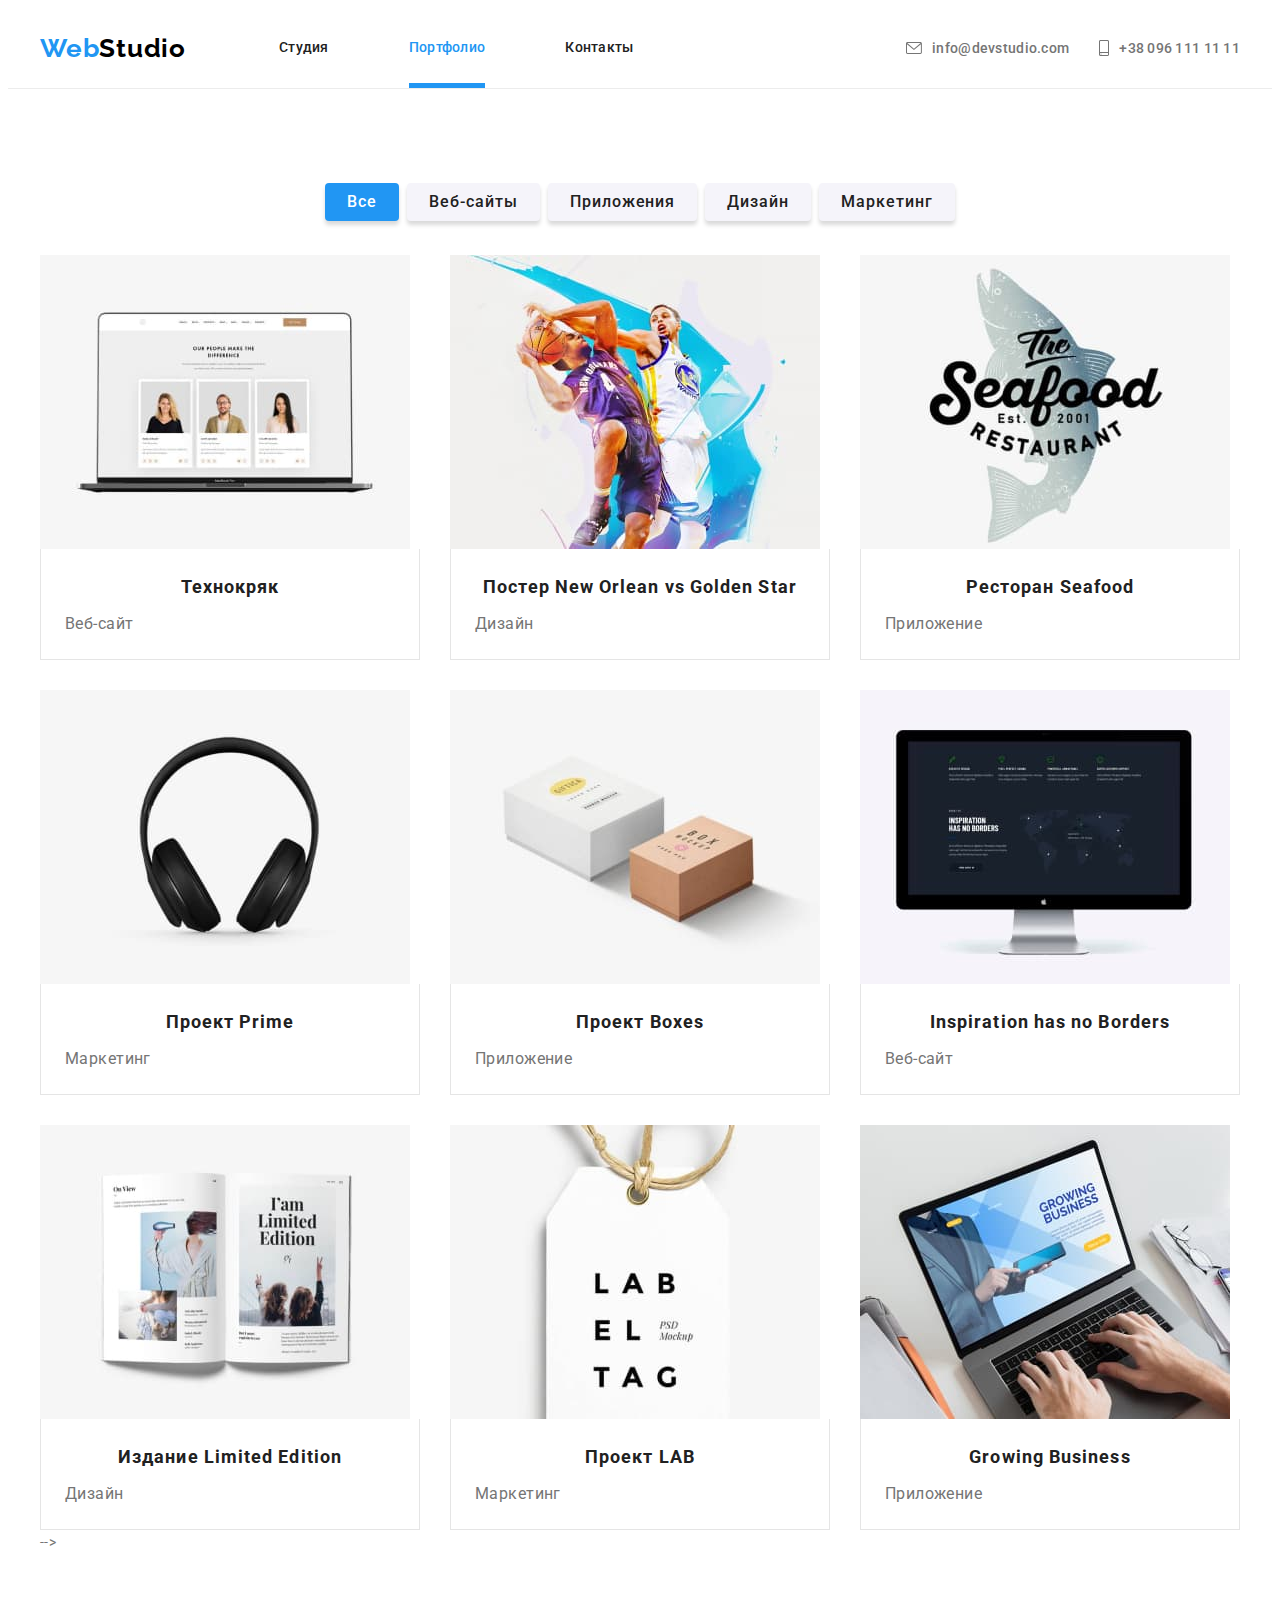
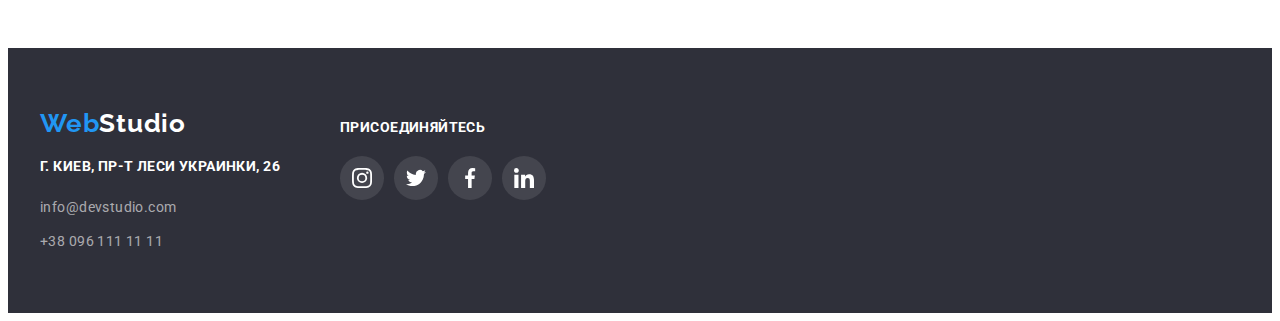
==== portfolio.html @ 6a162386 "add files" ====
<!DOCTYPE html>
<html lang="ru">
  <head>
    <meta charset="UTF-8" />
    <meta http-equiv="X-UA-Compatible" content="IE=edge" />
    <meta name="viewport" content="width=device-width, initial-scale=1.0" />
    <title>Портфолио</title>
    <link rel="preconnect" href="https://fonts.googleapis.com" />
    <link rel="preconnect" href="https://fonts.gstatic.com" crossorigin />
    <link
      href="https://fonts.googleapis.com/css2?family=Raleway:wght@700&family=Roboto:wght@400;500;700;900&display=swap"
      rel="stylesheet"
    />
    <link
      rel="stylesheet"
      href="https://cdnjs.cloudflare.com/ajax/libs/modern-normalize/1.1.0/modern-normalize.min.css"
      integrity="sha512-wpPYUAdjBVSE4KJnH1VR1HeZfpl1ub8YT/NKx4PuQ5NmX2tKuGu6U/JRp5y+Y8XG2tV+wKQpNHVUX03MfMFn9Q=="
      crossorigin="anonymous"
      referrerpolicy="no-referrer"
    />
    <link rel="stylesheet" href="./CSS/style.css" />
  </head>

  <body>
    <!--header-->
    <header class="header">
      <div class="container">
        <a
          class="link logo"
          href="./index.html"
          aria-label="Логотип компании WebStudio"
          ><span class="web">Web</span><span class="studio">Studio</span></a
        >
        <nav class="site-nav">
          <ul class="list">
            <li class="item">
              <a class="link" href="index.html">Студия</a>
            </li>
            <li class="item">
              <a class="link current" href="./portfolio.html">Портфолио</a>
              <div class="underline"></div>
            </li>
            <li class="item">
              <a class="link" href="WebStudio.com">Контакты</a>
            </li>
          </ul>
        </nav>

        <ul class="list">
          <li class="item">
            <a class="contact-link" href="mailto:info@devstudio.com"
              ><svg
                class="icon-envelope"
                aria-label="е-мейл"
                width="16"
                height="12"
              >
                <use href="./images/icons.svg#icon-envelope"></use></svg
              >info@devstudio.com</a
            >
          </li>
          <li class="item">
            <a class="contact-link" href="tel:+38044">
              <svg
                class="icon-phone"
                aria-label="номер телефона"
                width="10"
                height="16"
              >
                <use href="./images/icons.svg#icon-phone"></use></svg
              >+38 096 111 11 11</a
            >
          </li>
        </ul>
      </div>
    </header>
    <!-- main -->
    <main>
      <!-- section portfolio -->
      <section class="section portfolio">
        <div class="container">
          <h1 class="title visually-hidden">Портфолио</h1>
          <!-- filter -->
          <ul class="filter list">
            <li class="item">
              <button class="btn current" type="button">Все</button>
            </li>
            <li class="item">
              <button class="btn" type="button">Веб-сайты</button>
            </li>
            <li class="item">
              <button class="btn" type="button">Приложения</button>
            </li>
            <li class="item">
              <button class="btn" type="button">Дизайн</button>
            </li>
            <li class="item">
              <button class="btn" type="button">Маркетинг</button>
            </li>
          </ul>
          <!-- portfolio -->
          <ul class="portfolio list">
            <li class="item">
              <a class="link" href="">
                <div class="thumb">
                  <img
                    class="image"
                    src="./images/p1.jpg"
                    alt="Технокряк"
                    width="370"
                    height="294"
                  />
                  <div class="item-overlay">
                    <p class="text">
                      Ресурс предлагает комплексные предложения с разным уровнем
                      функционала и сервисов. Все это позволит посетителю
                      получить исчерпывающие сведения о компании или частном
                      лице.
                    </p>
                  </div>
                </div>
                <div class="product-meta">
                  <h3 class="title">Технокряк</h3>
                  <p class="category">Веб-сайт</p>
                </div></a
              >
            </li>
            <li class="item">
              <a class="link" href="">
                <div class="thumb">
                  <img
                    class="image"
                    src="./images/p2.jpg"
                    alt="Постер New Orlean vs Golden Star"
                    width="370"
                    height="294"
                  />
                  <div class="item-overlay">
                    <p class="text">
                      Ресурс предлагает комплексные предложения с разным уровнем
                      функционала и сервисов. Все это позволит посетителю
                      получить исчерпывающие сведения о компании или частном
                      лице.
                    </p>
                  </div>
                </div>
                <div class="product-meta">
                  <h3 class="title">Постер New Orlean vs Golden Star</h3>
                  <p class="category">Дизайн</p>
                </div></a
              >
            </li>
            <li class="item">
              <a class="link" href=""
                ><div class="thumb">
                  <img
                    class="image"
                    src="./images/p3.jpg"
                    alt="Приложение Ресторан Seafood"
                    width="370"
                    height="294"
                  />
                  <div class="item-overlay">
                    <p class="text">
                      Ресурс предлагает комплексные предложения с разным уровнем
                      функционала и сервисов. Все это позволит посетителю
                      получить исчерпывающие сведения о компании или частном
                      лице.
                    </p>
                  </div>
                </div>
                <div class="product-meta">
                  <h3 class="title">Ресторан Seafood</h3>
                  <p class="category">Приложение</p>
                </div></a
              >
            </li>
            <li class="item">
              <a class="link" href=""
                ><div class="thumb">
                  <img
                    class="image"
                    src="./images/p4.jpg"
                    alt="Проект Prime"
                    width="370"
                    height="294"
                  />
                  <div class="item-overlay">
                    <p class="text">
                      Ресурс предлагает комплексные предложения с разным уровнем
                      функционала и сервисов. Все это позволит посетителю
                      получить исчерпывающие сведения о компании или частном
                      лице.
                    </p>
                  </div>
                </div>
                <div class="product-meta">
                  <h3 class="title">Проект Prime</h3>
                  <p class="category">Маркетинг</p>
                </div></a
              >
            </li>
            <li class="item">
              <a class="link" href="">
                <div class="thumb">
                  <img
                    class="image"
                    src="./images/p5.jpg"
                    alt="Проект Boxes"
                    width="370"
                    height="294"
                  />
                  <div class="item-overlay">
                    <p class="text">
                      Ресурс предлагает комплексные предложения с разным уровнем
                      функционала и сервисов. Все это позволит посетителю
                      получить исчерпывающие сведения о компании или частном
                      лице.
                    </p>
                  </div>
                </div>
                <div class="product-meta">
                  <h3 class="title">Проект Boxes</h3>
                  <p class="category">Приложение</p>
                </div></a
              >
            </li>
            <li class="item">
              <a class="link" href="">
                <div class="thumb">
                  <img
                    class="image"
                    src="./images/p6.jpg"
                    alt="Inspiration has no Borders"
                    width="370"
                    height="294"
                  />
                  <div class="item-overlay">
                    <p class="text">
                      Ресурс предлагает комплексные предложения с разным уровнем
                      функционала и сервисов. Все это позволит посетителю
                      получить исчерпывающие сведения о компании или частном
                      лице.
                    </p>
                  </div>
                </div>
                <div class="product-meta">
                  <h3 class="title">Inspiration has no Borders</h3>
                  <p class="category">Веб-сайт</p>
                </div></a
              >
            </li>
            <li class="item">
              <a class="link" href="">
                <div class="thumb">
                  <img
                    class="image"
                    src="./images/p7.jpg"
                    alt="Издание Limited Edition"
                    width="370"
                    height="294"
                  />
                  <div class="item-overlay">
                    <p class="text">
                      Ресурс предлагает комплексные предложения с разным уровнем
                      функционала и сервисов. Все это позволит посетителю
                      получить исчерпывающие сведения о компании или частном
                      лице.
                    </p>
                  </div>
                </div>
                <div class="product-meta">
                  <h3 class="title">Издание Limited Edition</h3>
                  <p class="category">Дизайн</p>
                </div></a
              >
            </li>
            <li class="item">
              <a class="link" href="">
                <div class="thumb">
                  <img
                    class="image"
                    src="./images/p8.jpg"
                    alt="Проект LAB"
                    width="370"
                    height="294"
                  />
                  <div class="item-overlay">
                    <p class="text">
                      Ресурс предлагает комплексные предложения с разным уровнем
                      функционала и сервисов. Все это позволит посетителю
                      получить исчерпывающие сведения о компании или частном
                      лице.
                    </p>
                  </div>
                </div>
                <div class="product-meta">
                  <h3 class="title">Проект LAB</h3>
                  <p class="category">Маркетинг</p>
                </div></a
              >
            </li>
            <li class="item">
              <a class="link" href="">
                <div class="thumb">
                  <img
                    class="image"
                    src="./images/p9.jpg"
                    alt="Growing Business"
                    width="370"
                    height="294"
                  />
                  <div class="item-overlay">
                    <p class="text">
                      Ресурс предлагает комплексные предложения с разным уровнем
                      функционала и сервисов. Все это позволит посетителю
                      получить исчерпывающие сведения о компании или частном
                      лице.
                    </p>
                  </div>
                </div>
                <div class="product-meta">
                  <h3 class="title">Growing Business</h3>
                  <p class="category">Приложение</p>
                </div></a
              >
            </li>
            -->
          </ul>
        </div>
      </section>
    </main>
    <!--footer  -->
    <footer class="footer">
      <div class="container">
        <div class="contact">
          <a
            class="link logo"
            href="./index.html"
            aria-label="Логотип компании Web Studio"
            ><span class="web">Web</span><span class="studio">Studio</span></a
          >

          <address class="address">
            <p class="text">г. Киев, пр-т Леси Украинки, 26</p>
            <ul class="list">
              <li class="item">
                <a class="link" href="mailto:info@devstudio.com"
                  >info@devstudio.com</a
                >
              </li>
              <li>
                <a class="link" href="tel:+380961111111">+38 096 111 11 11</a>
              </li>
            </ul>
          </address>
        </div>
        <div class="social-links">
          <p class="text">присоединяйтесь</p>
          <ul class="list">
            <li class="item">
              <a
                class="link"
                href="http://"
                target="_blank"
                rel="noopener noreferrer"
              >
                <svg class="icon" aria-label="Инстаграм" width="20" height="20">
                  <use href="./images/icons.svg#icon-instagram"></use>
                </svg>
              </a>
            </li>
            <li class="item">
              <a
                class="link"
                href="http://"
                target="_blank"
                rel="noopener noreferrer"
              >
                <svg class="icon" aria-label="Твиттер" width="20" height="20">
                  <use href="./images/icons.svg#icon-twitter"></use>
                </svg>
              </a>
            </li>
            <li class="item">
              <a
                class="link"
                href="http://"
                target="_blank"
                rel="noopener noreferrer"
              >
                <svg class="icon" aria-label="Фейсбук" width="20" height="20">
                  <use href="./images/icons.svg#icon-facebook"></use>
                </svg>
              </a>
            </li>
            <li class="item">
              <a
                class="link"
                href="http://"
                target="_blank"
                rel="noopener noreferrer"
              >
                <svg class="icon" aria-label="Линкедин" width="20" height="20">
                  <use href="./images/icons.svg#icon-linkedin"></use></svg
              ></a>
            </li>
          </ul>
        </div>
      </div>
    </footer>
  </body>
</html>
---- CSS/style.css ----
/* Цвета
#212121 - заголовки
#757575 - основной текст
#FFFFFF - белый
rgba(255, 255, 255, 0.6) - белый 60% футер
#2196F3 - голубой
F5F4FA - background team-section
2F303A - background hero, footer
E5E5E5 - основной background
*/

/* Шрифты
Roboto weight 400, 500, 700, 900
Raleway weight 700
*/
html {
    box-sizing: border-box;
}


:root {
    /* fonts */
    --primary-font: 'Roboto', sans-serif;  
    --secondary-font: 'Raleway', sans-serif;

    /* text-colors */
    --primary-text-color: #757575;
    --title-text-color: #212121;
    --accent-color: #2196F3;

    /* background color */
    --primary-background-color:#FFFFFF;
    --secondary-background-color:#2F303A;
    --third-background-color:#F5F4FA;

    /* icon colors */
    --icon-cl:#AFB1B8;
    --icon-footer-cl:#44454E;

    /* border color */
    --portfolio-border-cl:#ECECEC;

    /* animation */
    --transition-duration: 250ms;
    --transition-timing-function: cubic-bezier(0.4, 0, 0.2, 1);
}

h1,
h2,
h3,
h4,
h5,
h6,
p {
    margin: 0;
    padding: 0;
}

body {
    background-color: var(--primary-background-color);
    color: var(--primary-text-color);
    font-family: var(--primary-font);
    font-size: 14px;
    line-height: 1.72;
    letter-spacing: 0.03em;
}

/* Утилиты */

.container {
    width: 1200px;
    padding-left: 15px;
    padding-right: 15px;
    margin-left: auto;
    margin-right: auto;
}

.visually-hidden {
    position: absolute;
    white-space: nowrap;
    width: 1px;
    height: 1px;
    overflow: hidden;
    border: 0;
    padding: 0;
    clip: rect(0 0 0 0);
    clip-path: inset(50%);
    margin: -1px;
}

.list {
    padding: 0;
    margin: 0;
    list-style: none;
}

.image {
    display: block;
    max-width: 100%;
    height: auto;
}

/* Common rules */


/* Button */
.btn {
    border: 0;
    box-shadow: 0px 4px 4px rgba(0, 0, 0, 0.15);
    border-radius: 4px;
    padding: 10px 32px;
    /* min-width: 200px; */

    background-color: var(--accent-color);
    color: var(--primary-background-color);
    font-family: inherit;
    font-weight: 700;
    font-size: 16px;
    line-height: 1.87;
    align-items: center;
    text-align: center;
    letter-spacing: 0.06em;
    cursor: pointer;
}

/* section */
.section {
    padding: 94px 0px 94px 0px;
}

/* section-title */
.section .title {
    margin: 0px 0px 50px 0px;
    color: var(--title-text-color);
    font-weight: 700;
    font-size: 36px;
    line-height: 1.17;
    text-align: center;
}

/*
----------------------------------------
HEADER
----------------------------------------
*/
.header {   
    background-color: var(--white-color);
    border-bottom: 1px solid var(--portfolio-border-cl);
}

.header >.container {
    display: flex;
    align-items: center;
}

.header .link.logo {
    margin-right: 93px;

    font-family: var(--secondary-font);
    font-weight: 700;
    font-size: 26px;
    line-height: 1.19;
    letter-spacing: 0.03em;
    text-decoration: none;
}

.header .web,
.footer .web {
    color: var(--accent-color);
}

.header .studio {
    color: #000000;
}

.site-nav {
    display: flex;
    align-items: center;
}

.site-nav .list{
    display: flex;
    align-items: center;
    justify-content: center;
}

.site-nav .list .item + .item {
    margin-left: 50px;
}

.site-nav .item {
    position: relative;
}

.site-nav .link {
    display: block;

    color: var(--title-text-color);
    text-decoration: none;
    letter-spacing: 0.02em;
    font-weight: 500;
    font-size: 14px;
    line-height: 1.14;
    padding: 32px 0 32px 0;

    transition: color var(--transition-duration) var(--transition-timing-function);
}
.site-nav .link:hover,
.site-nav .link:focus {
    color: var(--accent-color);
}
.site-nav .link.current {
    color: var(--accent-color);
    position: relative;
}

/* UNDERLINE*/

.link.current::after {
    content: '';
    position: absolute;
    left: 0;
    bottom: 0;

    display: block;

    width: 100%;
    height: 5px;
    background-color: var(--accent-color);
}

/* contact links */
.header .list {
    display: flex;
    align-items: center;
    margin-left: auto;
}

.header .list .item:not(:last-child) {
    margin-right: 30px;
}

.header .contact-link {
    display: flex;
    align-items: center;

    color: var(--primary-text-color);
    fill: var(--primary-text-color);
    text-decoration: none;
    letter-spacing: 0.02em;
    font-weight: 500;

    transition: color var(--transition-duration) var(--transition-timing-function),
    fill var(--transition-duration) var(--transition-timing-function);
}

.header .contact-link:hover,
.header .contact-link:focus {
    color: var(--accent-color);
    fill: var(--accent-color);
}


.icon-envelope, .icon-phone {
    margin-right: 10px;
}

/*
----------------------------------------
SECTION HERO
----------------------------------------
*/
.hero {
    padding: 200px 0px 200px 0px;
    text-align: center;
}
/* overlay */
.overlay {
    height: 600px;
    max-width: 1600px;
    margin-left: auto;
    margin-right: auto;

    background-image: linear-gradient(to right, 
    rgba(47, 48, 58, 0.4), 
    rgba(47, 48, 58,0.4)), url("../images/header-bg.jpg");
    background-repeat: no-repeat;
    background-size: cover;
    background-position: center; 
}

.hero .title {
    margin-top: 0;
    margin-bottom: 30px;
    padding: 0;

    color: var(--primary-background-color);
    font-weight: 900;
    font-size: 44px;
    line-height: 1.36;
    letter-spacing: 0.06em;
    text-transform: uppercase;
}

/* Modalka */
.backdrop {
    position: fixed;
    top:0;
    left: 0;

    width: 100%;
    height: 100%;
    background-color: rgba(0, 0, 0, 0.2);
    
    opacity: 1;
    transition: 
    opacity var(--transition-duration) var(--transition-timing-function),
    transform var(--transition-duration) var(--transition-timing-function),
    visibility var(--transition-duration) var(--transition-timing-function);
}

.backdrop.is-hidden .modal {
    transform: translate(-50%, -50%) scale(1.1);
}

.backdrop.is-hidden {
    opacity: 0;
    visibility: hidden;
    pointer-events: none;
}

.modal {
    position: absolute;
    top: 50%;
    left: 50%;

    min-height: 581px;
    min-width: 528px;
    padding: 15px;
    background-color: var(--primary-background-color);
    
    transform: translate(-50%, -50%) scale(0.9);
    transition: transform var(--transition-duration) var(--transition-timing-function);
}

.modal-x {
    position: absolute;
    top: 8px;
    right: 8px;

    display: flex;
    align-items: center;
    justify-content: center;

    width: 30px;
    height: 30px;
    background-color: var(--primary-background-color);
    border-radius: 50px;
    border: 1px solid rgba(0, 0, 0, 0.1);
}

     
/*
----------------------------------------
SECTION FEATURES
----------------------------------------
*/

.feature .list {
    display: flex;
    flex-wrap: wrap;
}

.feature .item {
    margin-right: 30px;
    margin-bottom: 0;
    width: calc((100% - 90px) / 4);
}

.feature .item:nth-child(4n) {
    margin-right: 0;
}

.feature .icon-group {
    display: flex;
    align-items: center;
    justify-content: center;

    height: 120px;
    margin-bottom: 30px;
    background-color: var(--third-background-color);
}

.feature .subtitle {
    color: var(--title-text-color);
    font-weight: 700;
    line-height: 1.14;
    text-transform: uppercase;
}

.feature .text {
    margin-top: 14px;
    margin-bottom: 0;
 }

/*
----------------------------------------
SECTION FEATURES
----------------------------------------
*/
.section.work {
    padding-top: 0px;
}
.work .list {
    display: flex;
    flex-wrap: wrap;
}

.work .item{
    margin-right: 30px;
    margin-bottom: 0;
    width: calc((100% - 60px) / 3);
}

.work .item:nth-child(3n) {
    margin-right: 0;
}

.work .thumb {
    position: relative;
}


.work .text {
    position: absolute;
    top: 100%;
    left: 100%;
    transform: translate(-100%, -100%);
    padding-top: 27px;
    padding-bottom: 27px;
    width: 100%;


    font-weight: 700;
    font-size: 14px;
    line-height: 1.14;
    text-align: center;
    letter-spacing: 0.03em;
    text-transform: uppercase;
    color: var(--primary-background-color);
    background-color: rgba(47, 48, 58, 0.8);
}

/*
----------------------------------------
SECTION TEAM
----------------------------------------
*/
.section.team {
 background-color: var(--third-background-color);
}

.team .title {
    padding-top: 0px;
}

.team .list {
    display: flex;
    flex-wrap: wrap;
}
.team .item {
    margin-right: 30px;
    width: calc((100% - 90px) / 4);
}

.team .item:nth-child(4n) {
    margin-right: 0;
}

.team-group {
    padding: 30px 0px 30px 0px;
    background-color: var(--primary-background-color);
    box-shadow: 0px 1px 3px rgba(0, 0, 0, 0.12),
    0px 1px 1px rgba(0, 0, 0, 0.14),
    0px 2px 1px rgba(0, 0, 0, 0.2);
    border-radius: 0px 0px 4px 4px;
}

.team .subtitle {
    color: var(--title-text-color);
    font-weight: 700;
    line-height: 1.14;
    text-align: center;
    margin: 0;
    margin-bottom: 10px;
}

.team .text {
    padding: 0;
    margin: 0;
    margin-bottom: 16px;

    font-size: 16px;
    text-align: center;
}

/* social icons svg */ 
.team .inner-list,
.social-links .list {
    display: flex;
    align-items: center;
    justify-content: center;
}

.team .link,
.social-links .link {
    display: flex;
    align-items: center;
    justify-content: center;

    border: none;
    color: var(--icon-cl);
    background-color: var(--primary-background-color);
    border-radius: 50%;
    width: 44px;
    height: 44px;

    transition: color var(--transition-duration) var(--transition-timing-function),
    background-color var(--transition-duration) var(--transition-timing-function);
}

.team .link:hover,
.social-links .link:hover,
.team .link:focus,
.social-links .link:focus {
    color: var(--primary-background-color);
    background-color: var(--accent-color);
}

.team .icon,
.social-links .icon {
    fill: currentColor;
}

.team .inner-item + .inner-item,
.social-links .item+.item {
    margin-left: 10px;
}

/*
----------------------------------------
SECTION CLIENTS
----------------------------------------
*/

.clients .title {
    margin-bottom: 50px;
}

.clients .list {
    display: flex;
    align-items: center;
    justify-content: center;
}

/*clients logo svg*/
.clients .link {
    display: block;
    border: 1px solid var(--icon-cl);
    border-radius: 4px;
    padding: 16px 32px;
    fill: var(--icon-cl);

        transition: fill var(--transition-duration) var(--transition-timing-function), 
        border var(--transition-duration) var(--transition-timing-function); 
}

.clients .link:hover,
.clients .link:focus {
    border: 1px solid var(--accent-color);
    fill: var(--accent-color);
}

.clients .item+.item {
    margin-left: 30px;
}



/*
---------------------------------------
FOOTER
----------------------------------------
*/
.footer {
    padding: 60px 0px 60px 0px;
    background-color: var(--secondary-background-color);
}

.footer >.container {
    display: flex;
    align-items: baseline;
}

.footer .link.logo {
    display: block;
    margin-bottom: 20px;

    font-family: var(--secondary-font);
    font-weight: 700;
    font-size: 26px;
    line-height: 1.19;
    letter-spacing: 0.03em;
    text-decoration: none;
}

.footer .studio {
    color: var(--primary-background-color);
}

.footer .address {
    display: block;
    margin-right: 60px;
}

.address .text {
    margin: 0;
    margin-bottom: 10px;

    color: var(--primary-background-color);
    font-style: normal;
}

.address .item:not(:last-child) {
    margin-bottom: 10px;
}
.address .link {
    display: block;

    color: rgba(255, 255, 255, 0.6);
    font-style: normal;
    text-decoration:none;

    transition: color var(--transition-duration) var(--transition-timing-function);
}

.address .link:hover, 
.address .link:focus {
    color: var(--primary-background-color);
} 

/* Footer social links */

.footer .social-links {
    display: inline-block;
}
.footer .text {
    margin-bottom: 20px;
    
    color: var(--primary-background-color);
    font-weight: 700;
    line-height: 1.14;
    text-transform: uppercase;
}

.social-links .link {
    color: var(--primary-background-color);
    background-color: var(--icon-footer-cl);
    transition: background-color var(--transition-duration) var(--transition-timing-function);
}

/*
---------------------------------------
PAGE PORTFOLIO
----------------------------------------
*/


/* filter */
.filter {
    display: flex;
    margin-bottom: 34px;
    justify-content: center;
}

.filter .item + .item {
    margin-left: 8px;
} 
.filter .btn {
    padding: 6px 22px;

    background-color: var(--third-background-color);
    color: var(--title-text-color);
    font-family: inherit;
    font-weight: 500;
    font-size: 16px;
    line-height: 1.62;
    text-align: center;
    border-radius: 4px;
    border: none;

    transition: 
    background-color var(--transition-duration) var(--transition-timing-function),
    color var(--transition-duration) var(--transition-timing-function),
    box-shadow var(--transition-duration) var(--transition-timing-function);
}

.filter .btn:hover,
.filter .btn:focus {
    font-family: inherit;
    background-color: var(--accent-color);
    color: var(--primary-background-color);

    box-shadow: 0px 3px 1px rgba(0, 0, 0, 0.1),
    0px 1px 2px rgba(0, 0, 0, 0.08),
    0px 2px 2px rgba(0, 0, 0, 0.12);
}

.filter .btn.current {
    color: var(--primary-background-color);
    background-color: var(--accent-color);
}

/* portfolio */
.portfolio .list {
    display: flex;
    flex-wrap: wrap;
}

/* calc (100% - количество маржинов в строке * значение маржина)/количество элементов в строке */
.portfolio.list .item {
    margin-right: 30px;
    margin-bottom: 30px;
    width: calc((100% - 60px) / 3);
}

.portfolio .item:nth-last-child(-n+3) {
    margin-bottom: 0;
}

.portfolio .item:nth-child(3n) {
    margin-right: 0;
}
/* card animation */

.portfolio .thumb {
    position: relative;
    overflow: hidden;
}

 .portfolio .link {
    display: block;
    text-decoration: none;
    transition: transform var(--transition-duration) var(--transition-timing-function),
    opacity var(--transition-duration) var(--transition-timing-function);
}

.portfolio .link:hover, 
.portfolio .link:focus {
    box-shadow: 0px 1px 1px rgba(0, 0, 0, 0.12),
0px 4px 4px rgba(0, 0, 0, 0.06),
1px 4px 6px rgba(0, 0, 0, 0.16);
}

.portfolio .link:hover .item-overlay {
    transform: rotateY(0);
    opacity: 1;
}

.portfolio .link:focus .item-overlay {
    transform: rotateY(0);
    opacity: 1;
 }

.item-overlay {
    position: absolute;
    top: 0;
    left: 0;
    width: 100%;
    height: 100%;
    background-color:rgba(33, 150, 243, 0.9);
    margin-bottom: 20px;

    transform: translateY(100%);
    opacity: 0;
    transition: transform var(--transition-duration) var(--transition-timing-function),
    opacity var(--transition-duration) var(--transition-timing-function);
}


.portfolio .text {
    position: absolute;
    top: 50%;
    left: 50%;
    transform: translate(-50%, -50%);
    height: 100%;
    width: 100%;

    padding: 63px 24px;
    font-weight: 400;
    font-size: 18px;
    line-height: 1.56;
    letter-spacing: 0.03em;
    color: var(--primary-background-color);
}

.product-meta {
    border: 1px solid rgba(0, 0, 0, 0.1);
    border-top: none;
    padding: 20px 24px;
}

.portfolio .title {
    margin: 0;
    margin-bottom: 4px;

    color: var(--title-text-color);
    font-weight: 700;
    font-size: 18px;
    line-height: 2;
    letter-spacing: 0.06em;
}

.portfolio .category {
    margin: 0;

    color: var(--primary-text-color);
    font-size: 16px;
    line-height: 1.88;
}
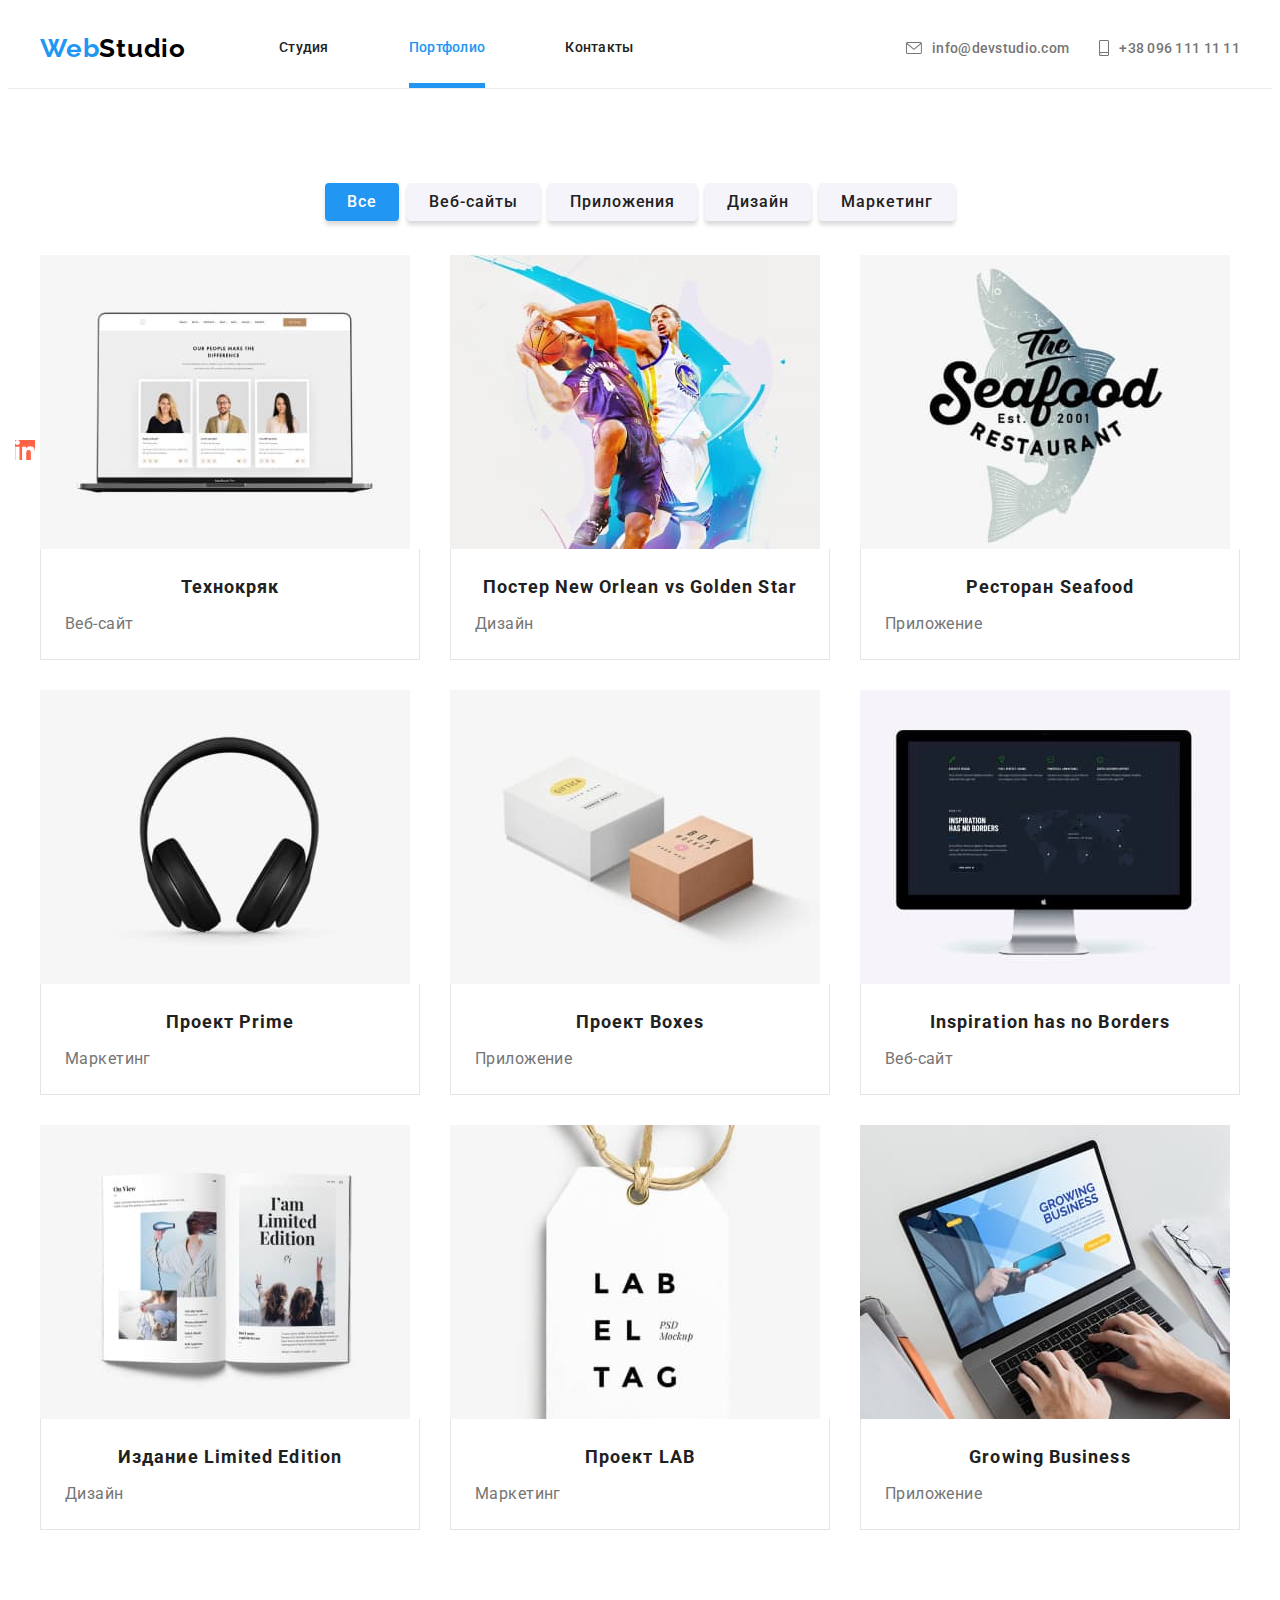
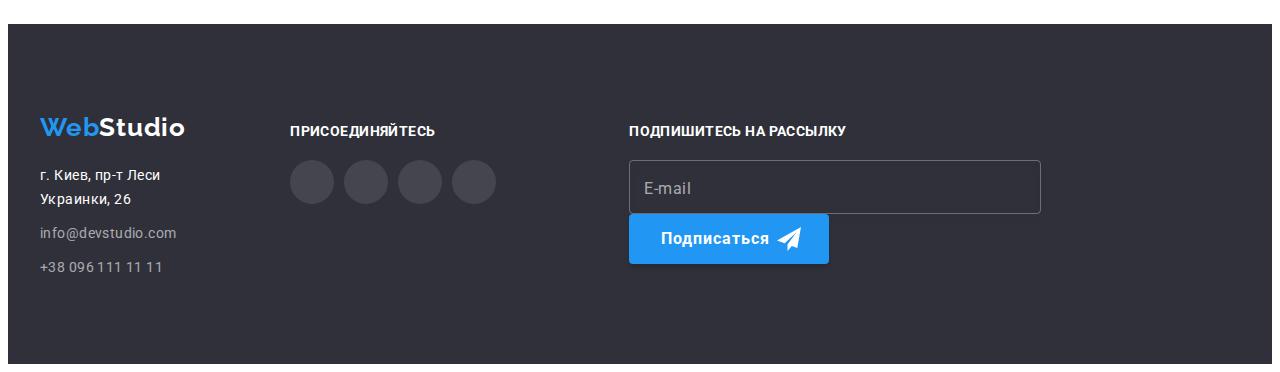
==== commit ba23b726: "footer-form" ====
--- a/portfolio.html
+++ b/portfolio.html
@@ -325,7 +325,6 @@
                 </div></a
               >
             </li>
-            -->
           </ul>
         </div>
       </section>
@@ -407,6 +406,16 @@
             </li>
           </ul>
         </div>
+
+        <div class="form">
+          <p class="text">Подпишитесь на рассылку</p>
+
+          <label class="field">
+            <input class="input" type="email" placeholder=" " />
+            <span class="label">E-mail</span>
+          </label>
+          <button class="btn" type="submit">Подписаться</button>
+        </div>
       </div>
     </footer>
   </body>
--- a/CSS/style.css
+++ b/CSS/style.css
@@ -1,3 +1,5 @@
+/*#region root*/
+
 /* Цвета
 #212121 - заголовки
 #757575 - основной текст
@@ -27,11 +29,13 @@
     --primary-text-color: #757575;
     --title-text-color: #212121;
     --accent-color: #2196F3;
+    --footer-text-color:rgba(255, 255, 255, 0.6);
 
     /* background color */
     --primary-background-color:#FFFFFF;
     --secondary-background-color:#2F303A;
     --third-background-color:#F5F4FA;
+    --portfolio-item-bg-cl: rgba(33, 150, 243, 0.9);
 
     /* icon colors */
     --icon-cl:#AFB1B8;
@@ -39,6 +43,10 @@
 
     /* border color */
     --portfolio-border-cl:#ECECEC;
+    --footer-form-border-cl: rgba(255, 255, 255, 0.3);
+
+    /* shadow colors */
+    --shadow-cl: rgba(0, 0, 0, 0.15);
 
     /* animation */
     --transition-duration: 250ms;
@@ -106,7 +114,7 @@
 /* Button */
 .btn {
     border: 0;
-    box-shadow: 0px 4px 4px rgba(0, 0, 0, 0.15);
+    box-shadow: 0px 4px 4px var(--shadow-cl);
     border-radius: 4px;
     padding: 10px 32px;
     /* min-width: 200px; */
@@ -137,12 +145,8 @@
     line-height: 1.17;
     text-align: center;
 }
-
-/*
-----------------------------------------
-HEADER
-----------------------------------------
-*/
+/*#endregion*/
+/*#region HEADER*/
 .header {   
     background-color: var(--white-color);
     border-bottom: 1px solid var(--portfolio-border-cl);
@@ -264,12 +268,8 @@
 .icon-envelope, .icon-phone {
     margin-right: 10px;
 }
-
-/*
-----------------------------------------
-SECTION HERO
-----------------------------------------
-*/
+/*#endregion*/
+/*#region SECTION HERO*/
 .hero {
     padding: 200px 0px 200px 0px;
     text-align: center;
@@ -343,6 +343,67 @@
     transition: transform var(--transition-duration) var(--transition-timing-function);
 }
 
+/* Modalka-form */
+.form {
+    margin: 20px;
+    padding: 20px;
+}
+
+.form-field {
+    position: relative;
+
+    display: block;
+    margin-bottom: 20px;
+}
+
+.form-label {
+    position: absolute;
+    top: 50%;
+    left: 40px;
+    transform: translateY(-50%);
+
+    transition: transform 250ms linear;
+
+}
+
+.form-input {
+    width: 100%;
+    margin: 0;
+    padding-left: 40px;
+    padding: 10px 20px;
+    font: inherit;
+    border-radius: 3px;
+    border: 1px solid #2a2a2a;
+}
+
+.icon {
+    position: absolute;
+    top: 50%;
+    left: 15px;
+
+    transform: translateY(-50%);
+
+    display: inline-block;
+    width: 20px;
+    height: 20px;
+    background-color: tomato;
+}
+
+.form-input:not(:placeholder-shown)+.form-label {
+    transform: rotateY(50px);
+}
+
+.form-field:focus-within .icon {
+    background-color: aqua;
+}
+
+.form-field:focus-within .form-label {
+    transform: translateY(-50px);
+}
+
+
+
+
 .modal-x {
     position: absolute;
     top: 8px;
@@ -359,13 +420,7 @@
     border: 1px solid rgba(0, 0, 0, 0.1);
 }
 
-     
-/*
-----------------------------------------
-SECTION FEATURES
-----------------------------------------
-*/
-
+/*#region SECTION FEATURES*/
 .feature .list {
     display: flex;
     flex-wrap: wrap;
@@ -402,12 +457,8 @@
     margin-top: 14px;
     margin-bottom: 0;
  }
-
-/*
-----------------------------------------
-SECTION FEATURES
-----------------------------------------
-*/
+/*#endregion*/
+/*#region SECTION WORK*/
 .section.work {
     padding-top: 0px;
 }
@@ -450,12 +501,8 @@
     color: var(--primary-background-color);
     background-color: rgba(47, 48, 58, 0.8);
 }
-
-/*
-----------------------------------------
-SECTION TEAM
-----------------------------------------
-*/
+/*#endregion*/
+/*#region SECTION TEAM*/
 .section.team {
  background-color: var(--third-background-color);
 }
@@ -546,13 +593,8 @@
 .social-links .item+.item {
     margin-left: 10px;
 }
-
-/*
-----------------------------------------
-SECTION CLIENTS
-----------------------------------------
-*/
-
+/*#endregion*/
+/*#region SECTION CLIENTS*/
 .clients .title {
     margin-bottom: 50px;
 }
@@ -571,8 +613,9 @@
     padding: 16px 32px;
     fill: var(--icon-cl);
 
-        transition: fill var(--transition-duration) var(--transition-timing-function), 
-        border var(--transition-duration) var(--transition-timing-function); 
+    transition: 
+    fill var(--transition-duration) var(--transition-timing-function), 
+    border var(--transition-duration) var(--transition-timing-function); 
 }
 
 .clients .link:hover,
@@ -584,17 +627,12 @@
 .clients .item+.item {
     margin-left: 30px;
 }
-
-
-
-/*
----------------------------------------
-FOOTER
-----------------------------------------
-*/
+/*#endregion*/
+/*#region FOOTER*/
 .footer {
     padding: 60px 0px 60px 0px;
     background-color: var(--secondary-background-color);
+    width: 100%;
 }
 
 .footer >.container {
@@ -623,7 +661,7 @@
     margin-right: 60px;
 }
 
-.address .text {
+.address > .text {
     margin: 0;
     margin-bottom: 10px;
 
@@ -637,7 +675,7 @@
 .address .link {
     display: block;
 
-    color: rgba(255, 255, 255, 0.6);
+    color: var(--footer-text-color);
     font-style: normal;
     text-decoration:none;
 
@@ -653,8 +691,10 @@
 
 .footer .social-links {
     display: inline-block;
-}
-.footer .text {
+    margin-right: 93px;
+}
+.social-links > .text,
+.form > .text {
     margin-bottom: 20px;
     
     color: var(--primary-background-color);
@@ -668,13 +708,102 @@
     background-color: var(--icon-footer-cl);
     transition: background-color var(--transition-duration) var(--transition-timing-function);
 }
-
-/*
----------------------------------------
-PAGE PORTFOLIO
-----------------------------------------
-*/
-
+/* footer form */
+
+.footer .field {
+    position: relative;
+}
+
+.footer .label {
+    position: absolute;
+    top: 0;
+    left: 15px;
+
+    display: flex;
+    align-items: center;
+
+    font-weight: 400;
+    font-size: 16px;
+    line-height: 1.25;
+    letter-spacing: 0.03em;
+    
+    color: var(--footer-text-color);
+
+    transition: transform var(--transition-duration) var(--transition-timing-function),
+    color var(--transition-duration) var(--transition-timing-function);
+}
+
+.footer .input {
+    outline: 0;
+    color: var(--primary-background-color);
+    padding-left: 50px;
+    filter: drop-shadow(0px 4px 4px rgba(0, 0, 0, 0.15));
+    border-radius: 4px;
+    background-color: transparent;
+    border: 1px solid var(--footer-form-border-cl);
+    width: 358px;
+    height: 50px;
+    margin-right: 12px;
+        
+    transition: border var(--transition-duration) var(--transition-timing-function);
+}
+
+.footer .input:focus,
+.footer .input:active {
+    outline: 0;
+    color: var(--primary-background-color);
+    border: 1px solid var(--primary-background-color);
+}
+
+.footer .field:focus-within .label {
+    transform: translateY(50px);
+    color:var(--primary-background-color);
+}
+
+.footer .input:not(:placeholder-shown) + .label {
+    transform: translateY(50px);
+    color: var(--primary-background-color);
+}
+
+.form .btn {
+    position: relative;
+    display: inline-flex;
+    align-items: center;
+        
+    width: 200px;
+    font-weight: 700;
+    font-size: 16px;
+    line-height: 1.88;
+    letter-spacing: 0.06em; 
+}
+
+
+.form .btn::after {
+    content: '';
+    
+    position: absolute;
+    right: 28px;
+
+    display: inline-block;
+
+    width: 24px;
+    height: 24px;
+    background-image: url('../images/icon-send.svg');
+    background-position: center;
+    background-repeat: no-repeat;
+    background-size: contain;
+
+    transition: background-color var(--transition-duration) var(--transition-timing-function);
+}
+
+.form .btn:hover,
+.form .btn:focus {
+background-color: #0B5E9E;
+
+}
+/*#endregion*/
+
+/*#region PAGE PORTFOLIO*/
 
 /* filter */
 .filter {
@@ -827,4 +956,5 @@
     color: var(--primary-text-color);
     font-size: 16px;
     line-height: 1.88;
-}+}
+/*#endregion*/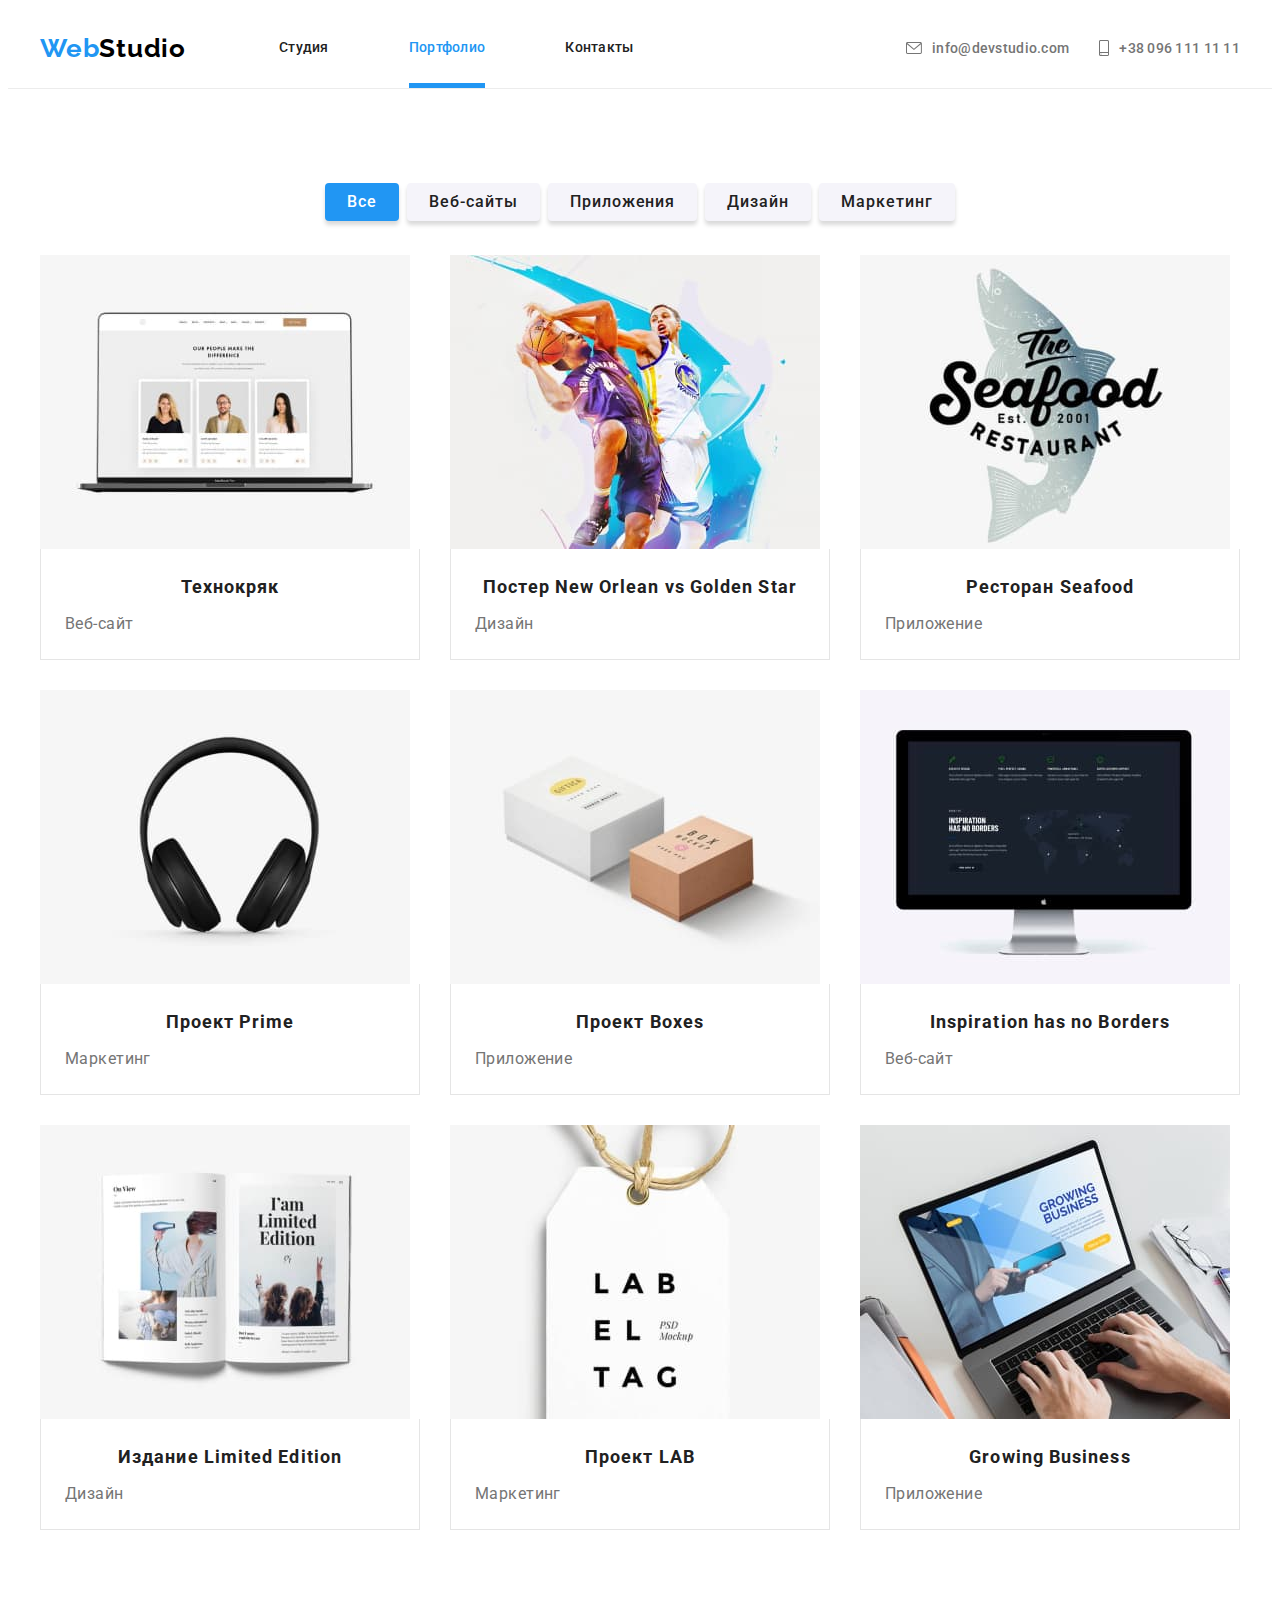
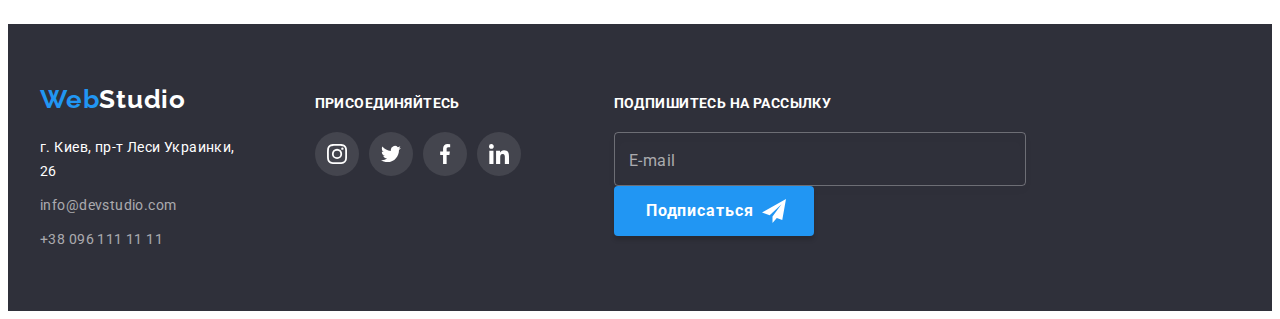
==== commit 2f7f903f: "update footer" ====
--- a/portfolio.html
+++ b/portfolio.html
@@ -407,14 +407,19 @@
           </ul>
         </div>
 
-        <div class="form">
+        <div class="footer-form">
           <p class="text">Подпишитесь на рассылку</p>
 
           <label class="field">
             <input class="input" type="email" placeholder=" " />
             <span class="label">E-mail</span>
           </label>
-          <button class="btn" type="submit">Подписаться</button>
+          <button class="btn" type="submit">
+            Подписаться
+            <svg class="icon" aria-label="подписаться" width="24" height="24">
+              <use href="./images/icons.svg#icon-send"></use>
+            </svg>
+          </button>
         </div>
       </div>
     </footer>
--- a/CSS/style.css
+++ b/CSS/style.css
@@ -117,7 +117,6 @@
     box-shadow: 0px 4px 4px var(--shadow-cl);
     border-radius: 4px;
     padding: 10px 32px;
-    /* min-width: 200px; */
 
     background-color: var(--accent-color);
     color: var(--primary-background-color);
@@ -301,6 +300,17 @@
     letter-spacing: 0.06em;
     text-transform: uppercase;
 }
+
+.hero .btn {
+    transition: background-color var(--transition-duration) var(--transition-timing-function);
+}
+
+.hero .btn:hover,
+.hero .btn:focus {
+    background-color: #0B5E9E;
+}
+
+
 
 /* Modalka */
 .backdrop {
@@ -344,64 +354,146 @@
 }
 
 /* Modalka-form */
-.form {
-    margin: 20px;
-    padding: 20px;
-}
-
-.form-field {
+.modal-form {
+    padding: 40px;
+} 
+.modal-form .title {
+    margin-top: 0;
+    margin-bottom: 12px;
+
+    font-weight: 700;
+    font-size: 20px;
+    line-height: 23px;
+    text-align: center;
+    letter-spacing: 0.03em;
+    color: var(--title-text-color);
+}
+
+.modal-form .field {
+    display: flex;
+    flex-direction: column;
+    margin-bottom: 20px;
+
     position: relative;
-
-    display: block;
-    margin-bottom: 20px;
-}
-
-.form-label {
+}
+
+.modal-form .label {
+    text-align: left;
+    font-weight: 400;
+    font-size: 12px;
+    line-height: 1.17;
+    letter-spacing: 0.01em;
+    color: var(--primary-text-color);
+    margin-bottom: 4px;
+}
+
+.modal-form .input {
+    
+    width: 100%;
+    margin: 0;
+    padding: 10px;
+    padding-left: 30px;
+    font: inherit;
+    border: 1px solid rgba(33, 33, 33, 0.2);
+    border-radius: 4px;
+
+    transition: border-color var(--transition-duration) var(--transition-timing-function);
+}
+
+.modal-form .input:focus,
+.modal-form .input:active {
+    outline: 0;
+    border-color: var(--accent-color);
+}
+
+.modal-form .icon {
     position: absolute;
     top: 50%;
-    left: 40px;
-    transform: translateY(-50%);
-
-    transition: transform 250ms linear;
-
-}
-
-.form-input {
-    width: 100%;
-    margin: 0;
-    padding-left: 40px;
-    padding: 10px 20px;
-    font: inherit;
-    border-radius: 3px;
-    border: 1px solid #2a2a2a;
-}
-
-.icon {
+    left: 12px;
+    fill: var(--title-text-color);
+
+    transition: fill var(--transition-duration) var(--transition-timing-function);
+}
+
+.modal-form .field:focus-within .icon {
+    fill: var(--accent-color);
+}
+
+.modal-form .comment {
+    resize: none;
+    border: 1px solid rgba(33, 33, 33, 0.2);
+    border-radius: 4px;
+    padding: 16px 12px;
+
+    transition: border-color var(--transition-duration) var(--transition-timing-function);
+}
+
+.modal-form .comment::placeholder {
+    font-weight: 400;
+    font-size: 12px;
+    line-height: 1.17;
+    letter-spacing: 0.01em;
+    color: rgba(117, 117, 117, 0.5);
+}
+
+.modal-form .comment:focus,
+.modal-form .comment:active {
+    outline: 0;
+    border-color: var(--accent-color);
+}
+
+.checkbox-field {
+    position: relative;
+    
+}
+
+.checkbox:checked+.icon {
+    border-color: transparent;
+    background-color: var(--accent-color);
+    background-image: url('../images/icons.svg#icon-check');
+    background-position: center;
+    background-size: contain;
+    background-origin: border-box;
+}
+
+.checkbox-field .icon {
     position: absolute;
-    top: 50%;
-    left: 15px;
-
-    transform: translateY(-50%);
-
+    top: 0;
+    left: 0;
+      
+    width: 15px;
+    height: 15px;
+    border-radius: 2px;
+    margin-right: 10px;
+    cursor: pointer;
+    fill: var(--primary-background-color);
+
+    border: 2px solid #2a2a2a;
+}
+
+.checkbox-field .label {
     display: inline-block;
-    width: 20px;
-    height: 20px;
-    background-color: tomato;
-}
-
-.form-input:not(:placeholder-shown)+.form-label {
-    transform: rotateY(50px);
-}
-
-.form-field:focus-within .icon {
-    background-color: aqua;
-}
-
-.form-field:focus-within .form-label {
-    transform: translateY(-50px);
-}
-
-
+    margin-left: 20px;
+    font-weight: 400;
+    font-size: 14px;
+    line-height: 24px;
+    letter-spacing: 0.03em;
+    color: var(--primary-text-color);
+    margin-bottom: 30px;
+}
+.checkbox-field .link {
+    color: var(--accent-color);
+}
+
+.modal-form .btn {
+    min-width: 200px;
+    transition: background-color var(--transition-duration) var(--transition-timing-function);
+}
+
+.modal-form .btn:hover,
+.modal-form .btn:focus {
+    background-color: #0B5E9E;
+}
 
 
 .modal-x {
@@ -413,13 +505,23 @@
     align-items: center;
     justify-content: center;
 
+    fill: #000;
     width: 30px;
     height: 30px;
     background-color: var(--primary-background-color);
     border-radius: 50px;
     border: 1px solid rgba(0, 0, 0, 0.1);
-}
-
+    cursor: pointer;
+
+    transition: fill var(--transition-duration) var(--transition-timing-function);
+}
+
+.modal-x:hover,
+.modal-x:focus {
+    fill: var(--accent-color);
+
+}
+/*#endregion*/
 /*#region SECTION FEATURES*/
 .feature .list {
     display: flex;
@@ -694,7 +796,7 @@
     margin-right: 93px;
 }
 .social-links > .text,
-.form > .text {
+.footer-form > .text {
     margin-bottom: 20px;
     
     color: var(--primary-background-color);
@@ -765,7 +867,7 @@
     color: var(--primary-background-color);
 }
 
-.form .btn {
+.footer-form .btn {
     position: relative;
     display: inline-flex;
     align-items: center;
@@ -777,27 +879,19 @@
     letter-spacing: 0.06em; 
 }
 
-
-.form .btn::after {
-    content: '';
-    
+.footer-form .icon {
     position: absolute;
     right: 28px;
-
+    
     display: inline-block;
-
-    width: 24px;
-    height: 24px;
-    background-image: url('../images/icon-send.svg');
-    background-position: center;
-    background-repeat: no-repeat;
-    background-size: contain;
-
+   
+    fill:var(--primary-background-color);
+    
     transition: background-color var(--transition-duration) var(--transition-timing-function);
 }
 
-.form .btn:hover,
-.form .btn:focus {
+.footer-form .btn:hover,
+.footer-form .btn:focus {
 background-color: #0B5E9E;
 
 }
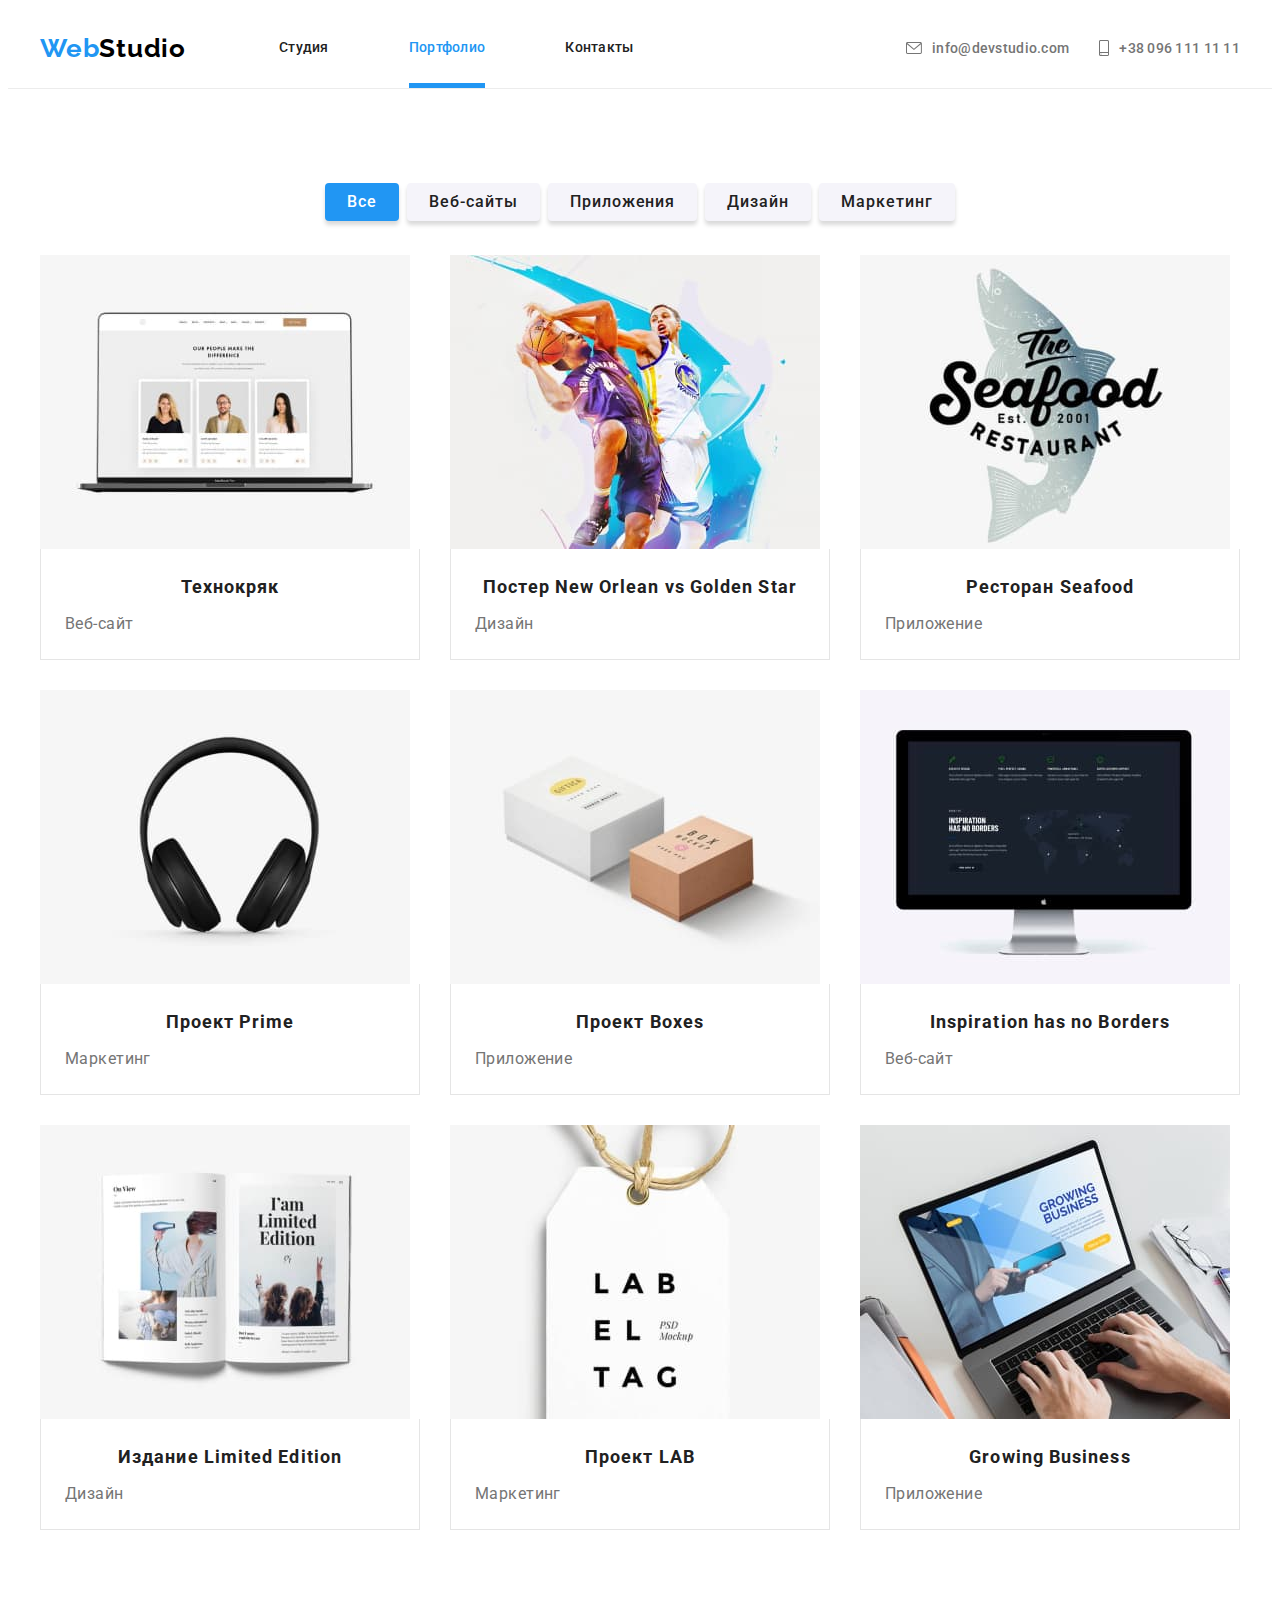
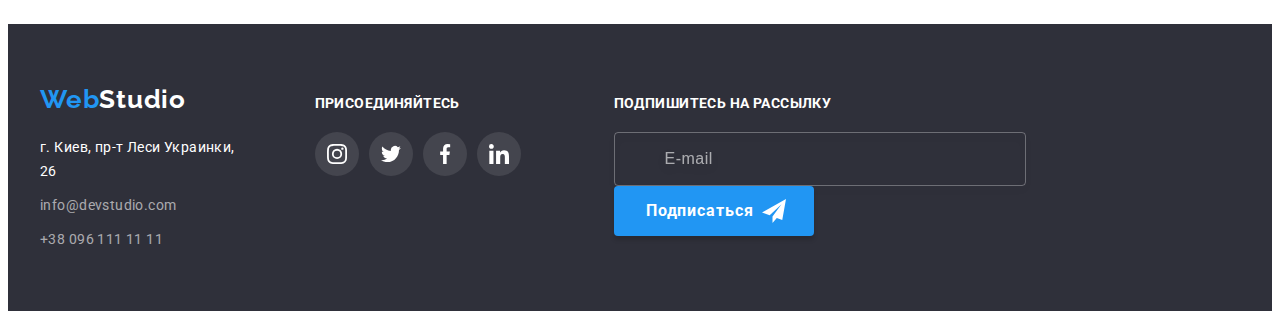
==== commit 4be4a8d7: "update footer on portfolio" ====
--- a/portfolio.html
+++ b/portfolio.html
@@ -360,7 +360,7 @@
             <li class="item">
               <a
                 class="link"
-                href="http://"
+                href="./index.html"
                 target="_blank"
                 rel="noopener noreferrer"
               >
@@ -372,7 +372,7 @@
             <li class="item">
               <a
                 class="link"
-                href="http://"
+                href="./index.html"
                 target="_blank"
                 rel="noopener noreferrer"
               >
@@ -384,7 +384,7 @@
             <li class="item">
               <a
                 class="link"
-                href="http://"
+                href="./index.html"
                 target="_blank"
                 rel="noopener noreferrer"
               >
@@ -396,7 +396,7 @@
             <li class="item">
               <a
                 class="link"
-                href="http://"
+                href="./index.html"
                 target="_blank"
                 rel="noopener noreferrer"
               >
@@ -411,8 +411,7 @@
           <p class="text">Подпишитесь на рассылку</p>
 
           <label class="field">
-            <input class="input" type="email" placeholder=" " />
-            <span class="label">E-mail</span>
+            <input class="input" type="email" placeholder="E-mail" />
           </label>
           <button class="btn" type="submit">
             Подписаться
--- a/CSS/style.css
+++ b/CSS/style.css
@@ -317,6 +317,7 @@
     position: fixed;
     top:0;
     left: 0;
+    z-index: 100;
 
     width: 100%;
     height: 100%;
@@ -344,9 +345,8 @@
     top: 50%;
     left: 50%;
 
-    min-height: 581px;
-    min-width: 528px;
-    padding: 15px;
+    width: 528px;
+    padding: 40px;
     background-color: var(--primary-background-color);
     
     transform: translate(-50%, -50%) scale(0.9);
@@ -354,9 +354,7 @@
 }
 
 /* Modalka-form */
-.modal-form {
-    padding: 40px;
-} 
+
 .modal-form .title {
     margin-top: 0;
     margin-bottom: 12px;
@@ -444,7 +442,13 @@
 
 .checkbox-field {
     position: relative;
-    
+
+    display: block;
+    margin-bottom: 30px;
+}
+
+.checkbox:focus +.icon {
+    border-color: var(--accent-color);
 }
 
 .checkbox:checked+.icon {
@@ -479,7 +483,6 @@
     line-height: 24px;
     letter-spacing: 0.03em;
     color: var(--primary-text-color);
-    margin-bottom: 30px;
 }
 .checkbox-field .link {
     color: var(--accent-color);
@@ -588,6 +591,7 @@
     position: absolute;
     top: 100%;
     left: 100%;
+    
     transform: translate(-100%, -100%);
     padding-top: 27px;
     padding-bottom: 27px;
@@ -816,24 +820,17 @@
     position: relative;
 }
 
-.footer .label {
-    position: absolute;
-    top: 0;
-    left: 15px;
-
-    display: flex;
-    align-items: center;
-
+
+.footer .input::placeholder {
+    margin-left: 15px;
     font-weight: 400;
     font-size: 16px;
     line-height: 1.25;
     letter-spacing: 0.03em;
     
     color: var(--footer-text-color);
-
-    transition: transform var(--transition-duration) var(--transition-timing-function),
-    color var(--transition-duration) var(--transition-timing-function);
-}
+}
+
 
 .footer .input {
     outline: 0;
@@ -896,7 +893,6 @@
 
 }
 /*#endregion*/
-
 /*#region PAGE PORTFOLIO*/
 
 /* filter */
